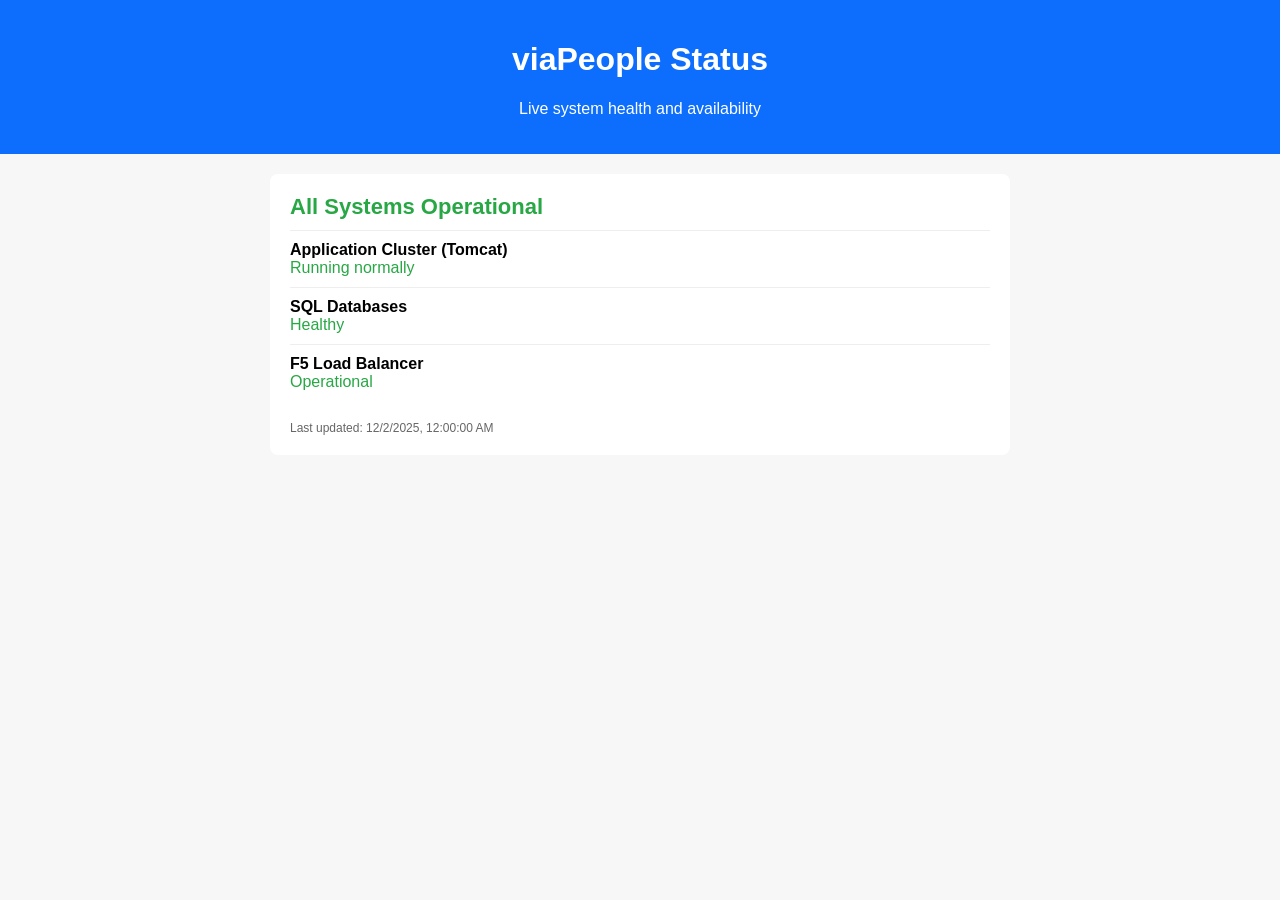
==== index.html @ 25ccb6b4 "Add files via upload" ====
<!DOCTYPE html>
<html lang="en">
<head>
<meta charset="UTF-8">
<title>viaPeople System Status</title>
<meta name="viewport" content="width=device-width, initial-scale=1">
<style>
body { font-family: Arial; margin: 0; background: #f7f7f7; }
.header { background: #0d6efd; color: white; padding: 20px; text-align: center; }
.status-box { margin: 20px auto; max-width: 700px; background: white; padding: 20px; border-radius: 8px; }
.indicator { font-size: 22px; font-weight: bold; margin-bottom: 10px; }
.green { color: #28a745; }
.yellow { color: #ffc107; }
.red { color: #dc3545; }
.service { border-top: 1px solid #eee; padding: 10px 0; }
.last-updated { font-size: 12px; color: #666; margin-top: 20px; }
</style>
</head>
<body>

<div class="header">
  <h1>viaPeople Status</h1>
  <p>Live system health and availability</p>
</div>

<div class="status-box">
  <div id="overallStatus" class="indicator">Loading...</div>
  <div id="services"></div>
  <div id="updated" class="last-updated"></div>
</div>

<script>
async function loadStatus() {
  try {
    const data = await fetch('status.json?cache=' + Date.now()).then(r => r.json());

    // Overall Status
    const overall = document.getElementById('overallStatus');
    overall.textContent = data.overall.message;
    overall.className = "indicator " + data.overall.level;

    // Services
    const svc = document.getElementById('services');
    svc.innerHTML = "";
    data.services.forEach(s => {
      svc.innerHTML += `
        <div class="service">
          <strong>${s.name}</strong><br>
          <span class="${s.level}">${s.message}</span>
        </div>`;
    });

    // Timestamp
    document.getElementById('updated').textContent =
      "Last updated: " + new Date(data.updated).toLocaleString();
  }
  catch (e) {
    document.getElementById('overallStatus').innerHTML =
      `<span class="red">Unable to load status.</span>`;
  }
}

loadStatus();
setInterval(loadStatus, 30000); // Refresh every 30 seconds
</script>

</body>
</html>
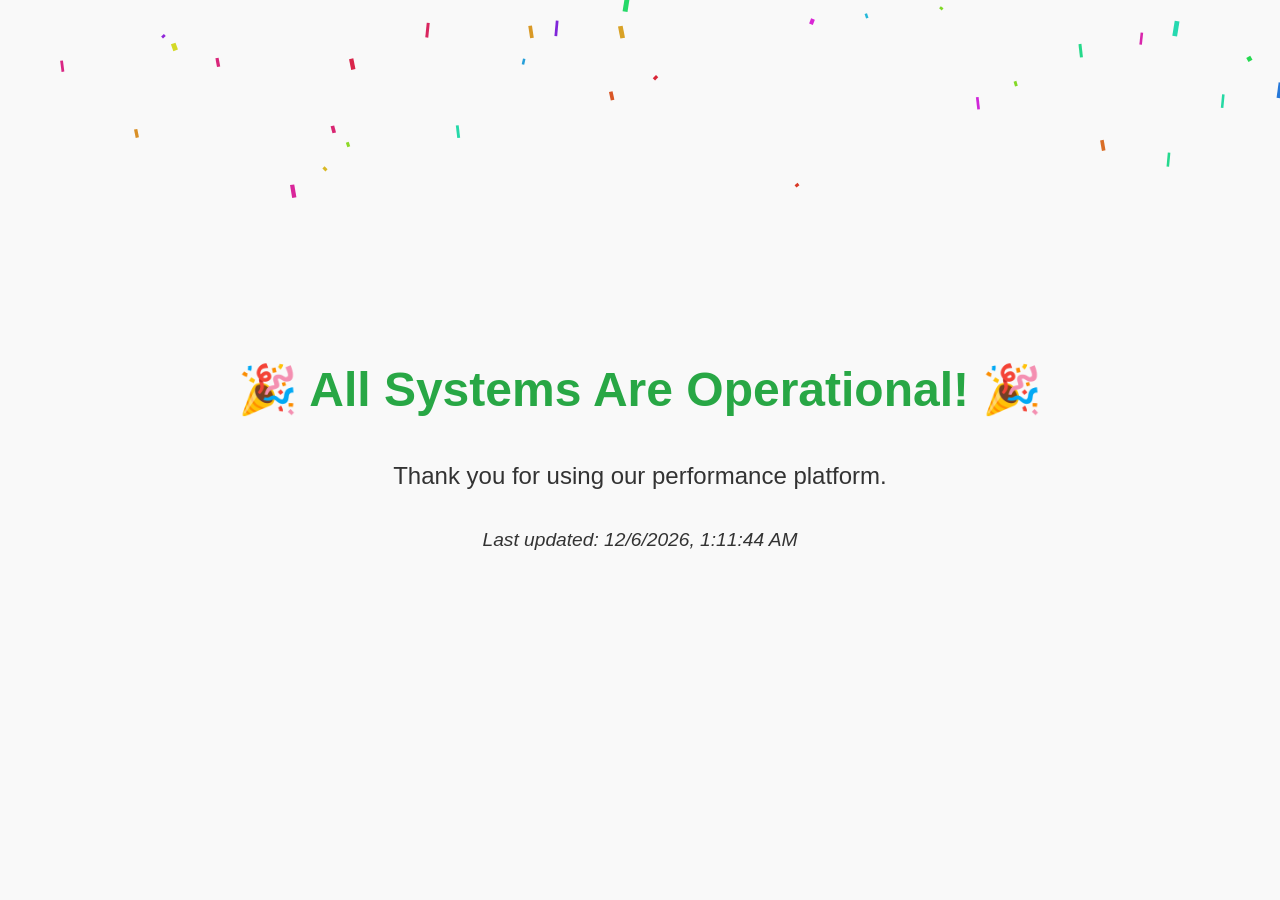
==== commit f5899878: "Revamp index.html for performance system status Updated the system status page with new styles and f" ====
--- a/index.html
+++ b/index.html
@@ -2,67 +2,151 @@
 <html lang="en">
 <head>
 <meta charset="UTF-8">
-<title>viaPeople System Status</title>
-<meta name="viewport" content="width=device-width, initial-scale=1">
+<meta name="viewport" content="width=device-width, initial-scale=1.0">
+<title>Performance System Status</title>
 <style>
-body { font-family: Arial; margin: 0; background: #f7f7f7; }
-.header { background: #0d6efd; color: white; padding: 20px; text-align: center; }
-.status-box { margin: 20px auto; max-width: 700px; background: white; padding: 20px; border-radius: 8px; }
-.indicator { font-size: 22px; font-weight: bold; margin-bottom: 10px; }
-.green { color: #28a745; }
-.yellow { color: #ffc107; }
-.red { color: #dc3545; }
-.service { border-top: 1px solid #eee; padding: 10px 0; }
-.last-updated { font-size: 12px; color: #666; margin-top: 20px; }
+        body {
+            font-family: Arial, sans-serif;
+            margin: 0;
+            padding: 0;
+            background-color: #f9f9f9;
+            display: flex;
+            flex-direction: column;
+            justify-content: center;
+            align-items: center;
+            height: 100vh;
+            text-align: center;
+            overflow: hidden;
+        }
+        h1 {
+            font-size: 3em;
+            margin-bottom: 20px;
+        }
+        p {
+            font-size: 1.5em;
+            color: #333;
+        }
+        .note {
+            margin-top: 15px;
+            font-style: italic;
+            font-size: 1.2em;
+        }
+        canvas {
+            position: absolute;
+            top: 0;
+            left: 0;
+        }
+        .status-up { color: #28a745; }
+        .status-warning { color: orange; }
 </style>
 </head>
 <body>
-
-<div class="header">
-  <h1>viaPeople Status</h1>
-  <p>Live system health and availability</p>
-</div>
-
-<div class="status-box">
-  <div id="overallStatus" class="indicator">Loading...</div>
-  <div id="services"></div>
-  <div id="updated" class="last-updated"></div>
-</div>
-
-<script>
-async function loadStatus() {
-  try {
-    const data = await fetch('status.json?cache=' + Date.now()).then(r => r.json());
-
-    // Overall Status
-    const overall = document.getElementById('overallStatus');
-    overall.textContent = data.overall.message;
-    overall.className = "indicator " + data.overall.level;
-
-    // Services
-    const svc = document.getElementById('services');
-    svc.innerHTML = "";
-    data.services.forEach(s => {
-      svc.innerHTML += `
-        <div class="service">
-          <strong>${s.name}</strong><br>
-          <span class="${s.level}">${s.message}</span>
-        </div>`;
-    });
-
-    // Timestamp
-    document.getElementById('updated').textContent =
-      "Last updated: " + new Date(data.updated).toLocaleString();
-  }
-  catch (e) {
-    document.getElementById('overallStatus').innerHTML =
-      `<span class="red">Unable to load status.</span>`;
-  }
-}
-
-loadStatus();
-setInterval(loadStatus, 30000); // Refresh every 30 seconds
+<h1 id="status-heading"></h1>
+<p id="status-message"></p>
+<p class="note" id="last-updated"></p>
+ 
+    <canvas id="confetti"></canvas>
+ 
+    <script>
+        // ---------------------------
+        // CHANGE THIS VARIABLE TO TOGGLE STATUS
+        // "up" = all systems operational
+        // "slowness" = system is slow / outage
+        const systemStatus = "up"; 
+        // ---------------------------
+ 
+        const heading = document.getElementById('status-heading');
+        const message = document.getElementById('status-message');
+        const lastUpdated = document.getElementById('last-updated');
+        const canvas = document.getElementById('confetti');
+        const ctx = canvas.getContext('2d');
+ 
+        let W = window.innerWidth;
+        let H = window.innerHeight;
+        canvas.width = W;
+        canvas.height = H;
+ 
+        function showStatus() {
+            const now = new Date();
+            lastUpdated.textContent = `Last updated: ${now.toLocaleString()}`;
+ 
+            if (systemStatus === "up") {
+                heading.textContent = "🎉 All Systems Are Operational! 🎉";
+                heading.className = "status-up";
+                message.textContent = "Thank you for using our performance platform.";
+                startConfetti();
+            } else if (systemStatus === "slowness") {
+                heading.textContent = "⚠️ We are currently experiencing system slowness";
+                heading.className = "status-warning";
+                message.textContent = "Our technical team is actively investigating. Thank you for your patience.";
+            }
+        }
+ 
+        // ---------------------------
+        // Confetti effect for "up" status
+        // ---------------------------
+        const confettiCount = 150;
+        const confetti = [];
+ 
+        function random(min, max) { return Math.random() * (max - min) + min; }
+ 
+        class Confetto {
+            constructor() {
+                this.x = random(0, W);
+                this.y = random(-H, 0);
+                this.r = random(5, 10);
+                this.d = random(1, 5);
+                this.color = `hsl(${random(0, 360)}, 70%, 50%)`;
+                this.tilt = random(-10, 10);
+                this.tiltAngleIncrement = random(0.05, 0.12);
+                this.tiltAngle = 0;
+            }
+            draw() {
+                ctx.beginPath();
+                ctx.lineWidth = this.r / 2;
+                ctx.strokeStyle = this.color;
+                ctx.moveTo(this.x + this.tilt + this.r / 4, this.y);
+                ctx.lineTo(this.x + this.tilt, this.y + this.tilt + this.r / 4);
+                ctx.stroke();
+            }
+        }
+ 
+        function initConfetti() {
+            for (let i = 0; i < confettiCount; i++) {
+                confetti.push(new Confetto());
+            }
+        }
+ 
+        function drawConfetti() {
+            ctx.clearRect(0, 0, W, H);
+            confetti.forEach(c => {
+                c.tiltAngle += c.tiltAngleIncrement;
+                c.y += (Math.cos(c.d) + 3 + c.r / 2) / 2;
+                c.tilt = Math.sin(c.tiltAngle) * 15;
+                c.draw();
+ 
+                if (c.y > H) {
+                    c.x = random(0, W);
+                    c.y = random(-20, 0);
+                    c.tilt = random(-10, 10);
+                }
+            });
+            requestAnimationFrame(drawConfetti);
+        }
+ 
+        function startConfetti() {
+            initConfetti();
+            drawConfetti();
+        }
+ 
+        window.addEventListener('resize', () => {
+            W = window.innerWidth;
+            H = window.innerHeight;
+            canvas.width = W;
+            canvas.height = H;
+        });
+ 
+        showStatus();
 </script>
-
 </body>
 </html>
